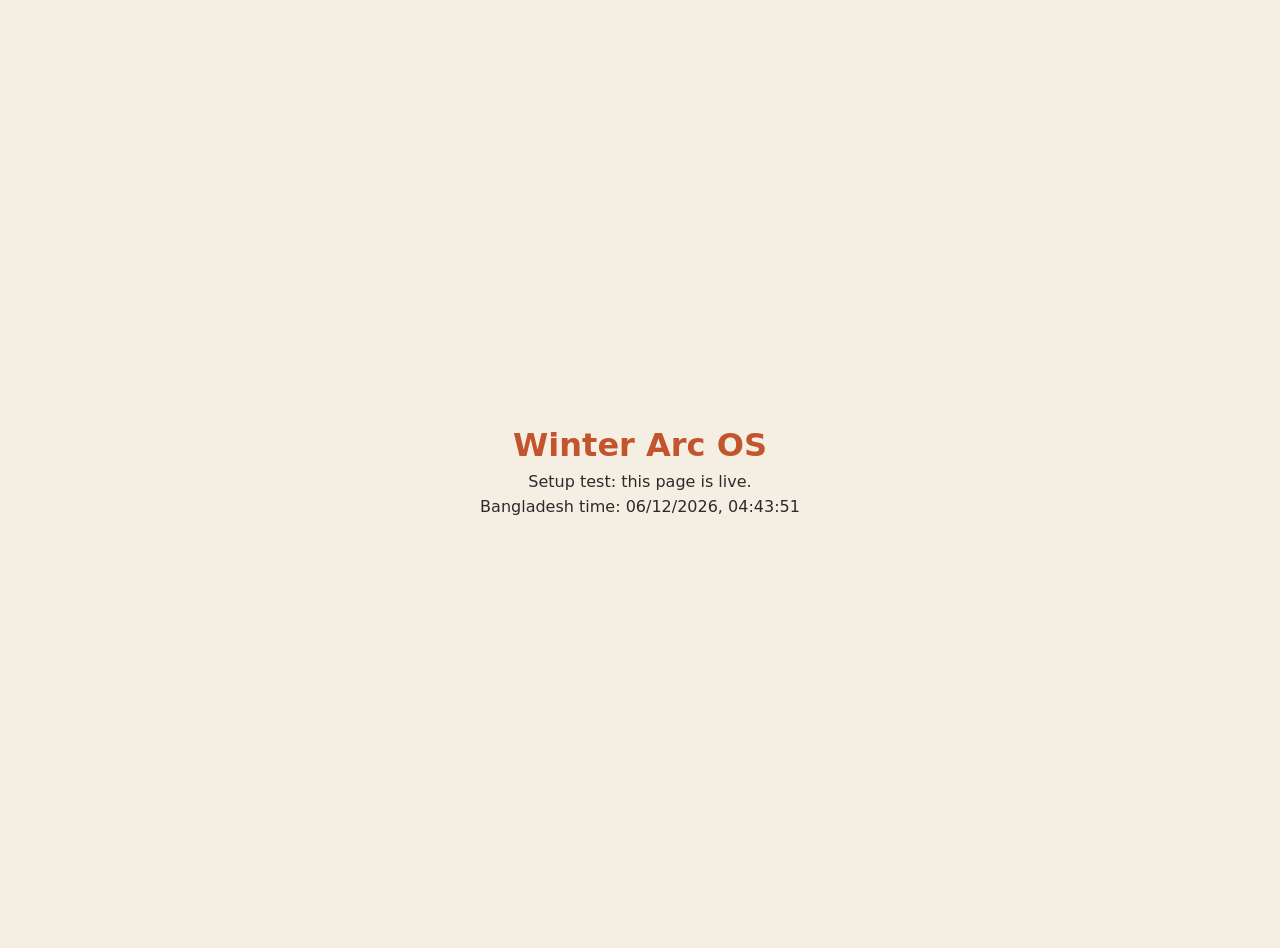
==== public/index.html @ 8ac09816 "Move homepage to public folder" ====
<!DOCTYPE html>
<html lang="en">
<head>
  <meta charset="UTF-8">
  <meta name="viewport" content="width=device-width, initial-scale=1">
  <title>Winter Arc OS</title>
  <style>
    body {
      margin: 0;
      min-height: 100vh;
      display: flex;
      align-items: center;
      justify-content: center;
      background: #f5efe3;
      color: #2b2b2b;
      font-family: system-ui, sans-serif;
      text-align: center;
      padding: 24px;
    }
    h1 { color: #c2552d; margin: 0 0 8px; }
    p { margin: 6px 0; }
  </style>
</head>
<body>
  <main>
    <h1>Winter Arc OS</h1>
    <p>Setup test: this page is live.</p>
    <p id="time">Loading time...</p>
  </main>
  <script>
    // Shows the current time in Bangladesh to prove JavaScript works.
    const el = document.getElementById("time");
    el.textContent = "Bangladesh time: " +
      new Date().toLocaleString("en-GB", { timeZone: "Asia/Dhaka" });
  </script>
</body>
</html>
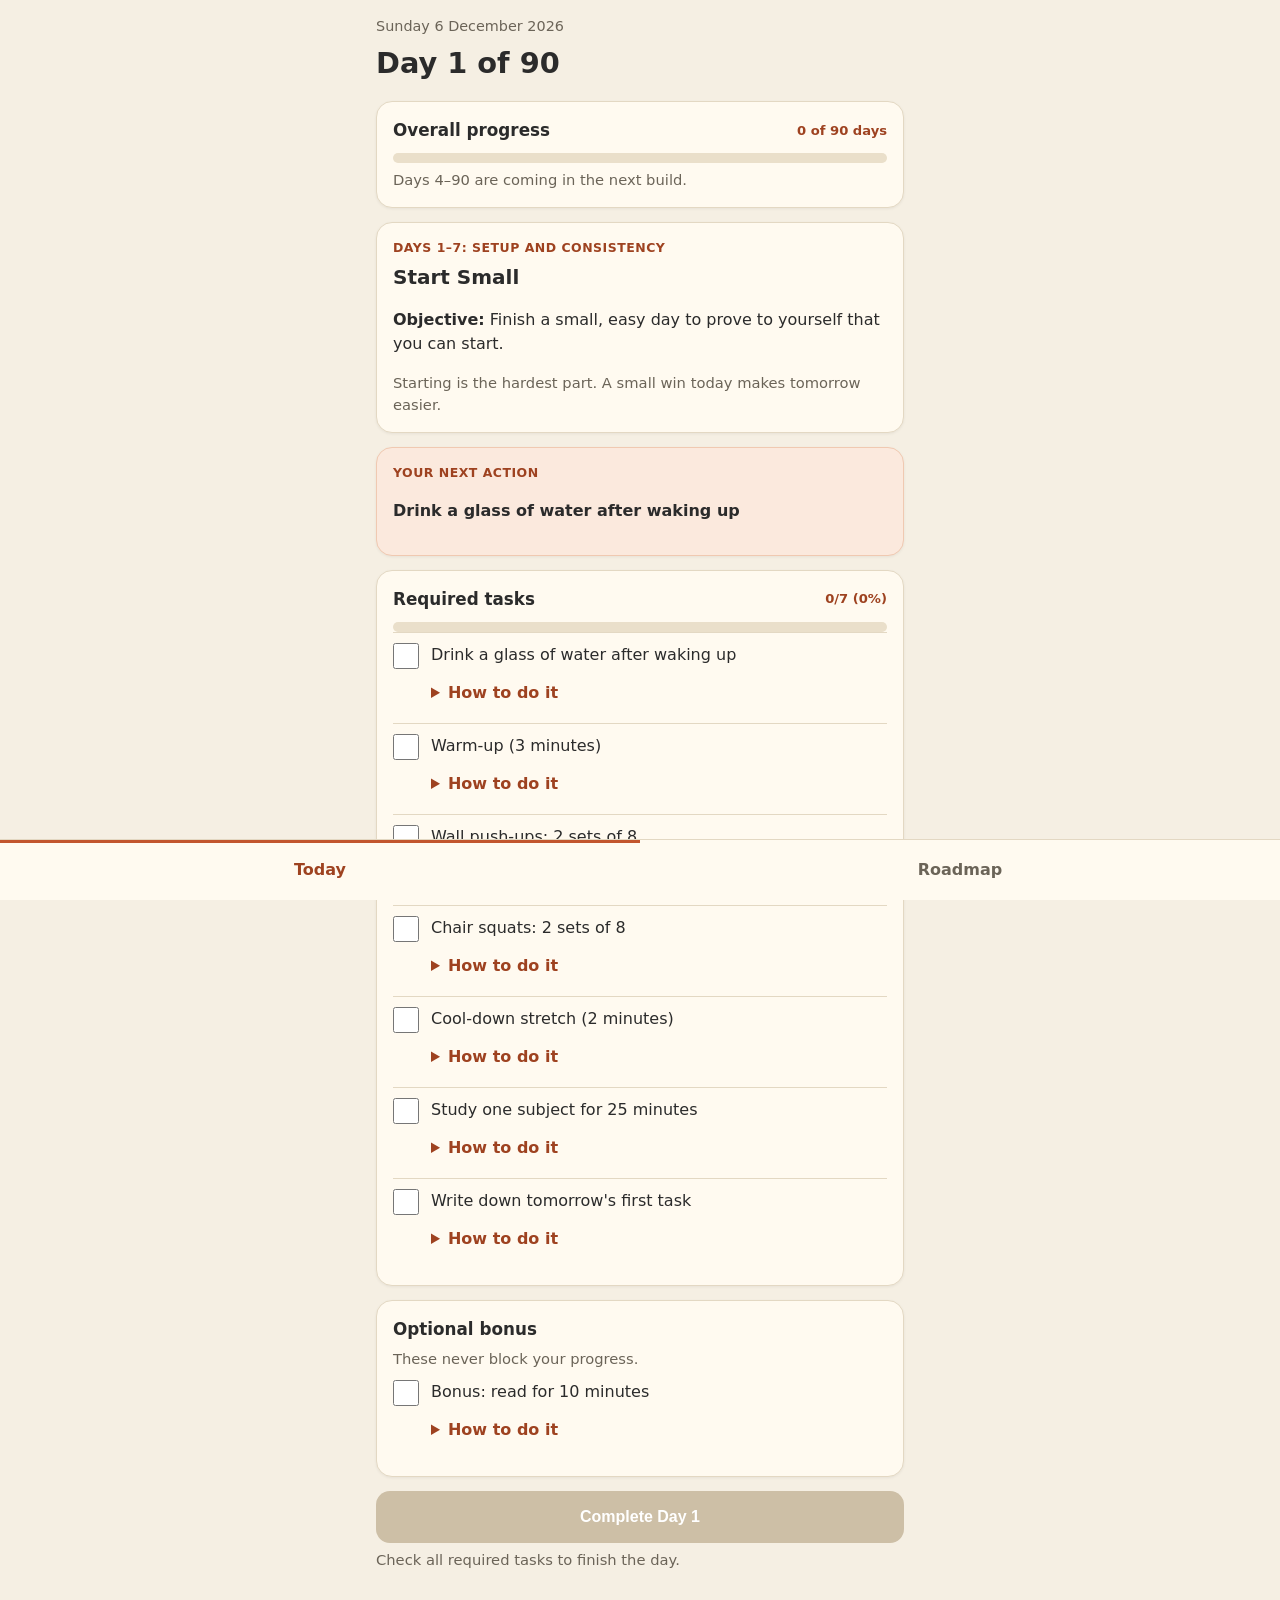
==== commit 212dbc3d: "Update index.html" ====
--- a/public/index.html
+++ b/public/index.html
@@ -3,35 +3,18 @@
 <head>
   <meta charset="UTF-8">
   <meta name="viewport" content="width=device-width, initial-scale=1">
+  <meta name="theme-color" content="#f5efe3">
   <title>Winter Arc OS</title>
-  <style>
-    body {
-      margin: 0;
-      min-height: 100vh;
-      display: flex;
-      align-items: center;
-      justify-content: center;
-      background: #f5efe3;
-      color: #2b2b2b;
-      font-family: system-ui, sans-serif;
-      text-align: center;
-      padding: 24px;
-    }
-    h1 { color: #c2552d; margin: 0 0 8px; }
-    p { margin: 6px 0; }
-  </style>
+  <link rel="stylesheet" href="style.css">
 </head>
 <body>
-  <main>
-    <h1>Winter Arc OS</h1>
-    <p>Setup test: this page is live.</p>
-    <p id="time">Loading time...</p>
-  </main>
-  <script>
-    // Shows the current time in Bangladesh to prove JavaScript works.
-    const el = document.getElementById("time");
-    el.textContent = "Bangladesh time: " +
-      new Date().toLocaleString("en-GB", { timeZone: "Asia/Dhaka" });
-  </script>
+  <div id="app"><noscript>Winter Arc OS needs JavaScript turned on.</noscript></div>
+  <nav class="tabs" aria-label="Main">
+    <button data-tab="today">Today</button>
+    <button data-tab="roadmap">Roadmap</button>
+  </nav>
+  <div id="toast" role="status" aria-live="polite"></div>
+  <script src="data.js"></script>
+  <script src="app.js"></script>
 </body>
 </html>
--- a/public/style.css
+++ b/public/style.css
@@ -0,0 +1,37 @@
+:root{--bg:#f5efe3;--card:#fffaf0;--ink:#2b2b2b;--muted:#6b6458;--accent:#c2552d;--accent-dark:#9e4220;--line:#e3d8c3}
+*{box-sizing:border-box}
+html{-webkit-text-size-adjust:100%}
+body{margin:0;background:var(--bg);color:var(--ink);font-family:system-ui,-apple-system,"Segoe UI",Roboto,sans-serif;line-height:1.5;padding-bottom:90px}
+#app{max-width:560px;margin:0 auto;padding:16px}
+.date{margin:0;color:var(--muted);font-size:.9rem}
+h1{margin:4px 0 16px;font-size:1.8rem}
+h2{margin:4px 0 8px;font-size:1.25rem}
+h3{margin:0;font-size:1.05rem}
+.card{background:var(--card);border:1px solid var(--line);border-radius:16px;padding:16px;margin-bottom:14px;box-shadow:0 1px 3px rgba(0,0,0,.06)}
+.card.next{background:#fbe9dd;border-color:#f0c9b1}
+.phase{margin:0;color:var(--accent-dark);font-size:.78rem;font-weight:700;text-transform:uppercase;letter-spacing:.04em}
+.muted{color:var(--muted);font-size:.92rem;margin:6px 0 0}
+.row{display:flex;justify-content:space-between;align-items:center;gap:8px;margin-bottom:10px}
+.bar{height:10px;background:#eadfca;border-radius:999px;overflow:hidden}
+.bar>span{display:block;height:100%;background:var(--accent);border-radius:999px;transition:width .3s}
+.task{border-top:1px solid var(--line)}
+.task:first-of-type{border-top:0}
+.task label{display:flex;gap:12px;align-items:flex-start;min-height:48px;padding:10px 0;cursor:pointer}
+.task input{width:26px;height:26px;margin:0;flex:none;accent-color:var(--accent)}
+.task input:checked+span{color:var(--muted);text-decoration:line-through}
+details{margin:0 0 10px 38px}
+summary{cursor:pointer;color:var(--accent-dark);font-weight:600;min-height:32px}
+details p{white-space:pre-line;margin:6px 0 0;font-size:.93rem}
+.btn{display:block;width:100%;min-height:52px;border:0;border-radius:14px;background:var(--accent);color:#fff;font-size:1rem;font-weight:700;padding:12px;margin-top:8px;cursor:pointer}
+.btn:disabled{background:#cdbfa6;cursor:not-allowed}
+.btn.secondary{background:transparent;color:var(--accent-dark);border:2px solid var(--accent)}
+.day-item{display:flex;justify-content:space-between;align-items:center;gap:8px;width:100%;min-height:60px;text-align:left;font:inherit;color:inherit;background:var(--card);border:1px solid var(--line);border-radius:14px;padding:12px 16px;margin-bottom:10px;cursor:pointer}
+.day-item.locked{opacity:.6}
+.tag{font-size:.82rem;font-weight:700;color:var(--accent-dark)}
+.tabs{position:fixed;left:0;right:0;bottom:0;display:flex;background:var(--card);border-top:1px solid var(--line);padding-bottom:env(safe-area-inset-bottom)}
+.tabs button{flex:1;min-height:60px;border:0;background:none;font:inherit;font-weight:600;color:var(--muted);cursor:pointer}
+.tabs button[aria-current="page"]{color:var(--accent-dark);box-shadow:inset 0 3px 0 var(--accent)}
+#toast{position:fixed;left:16px;right:16px;bottom:84px;max-width:520px;margin:0 auto;background:var(--ink);color:#fff;padding:12px 16px;border-radius:12px;opacity:0;pointer-events:none;transition:opacity .2s}
+#toast.show{opacity:1}
+:focus-visible{outline:3px solid var(--accent);outline-offset:2px}
+@media (prefers-reduced-motion:reduce){*{transition:none!important}}
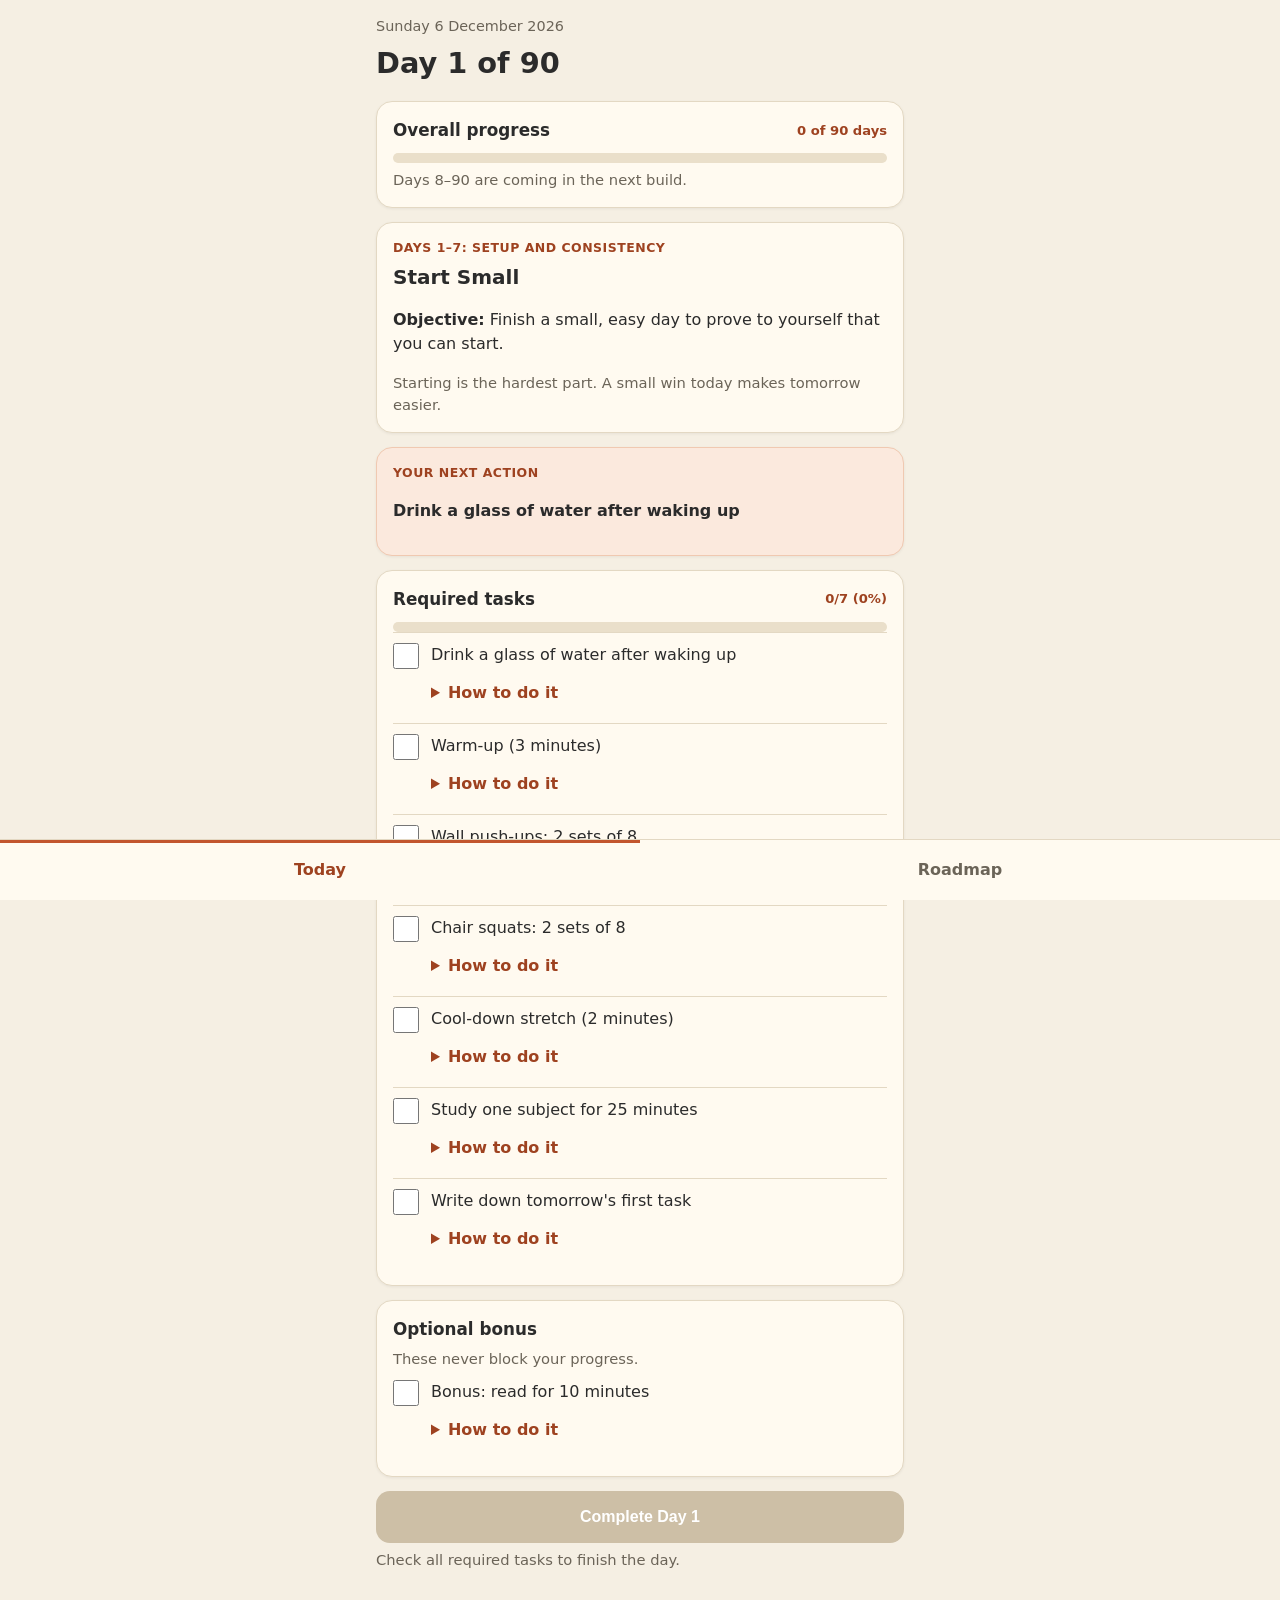
==== commit bc719a6f: "Reorder script tags in index.html" ====
--- a/public/index.html
+++ b/public/index.html
@@ -14,7 +14,10 @@
     <button data-tab="roadmap">Roadmap</button>
   </nav>
   <div id="toast" role="status" aria-live="polite"></div>
+  <!-- Order matters: data first, then helpers, then more days, then the app. -->
   <script src="data.js"></script>
+  <script src="exercises.js"></script>
+  <script src="days-4-7.js"></script>
   <script src="app.js"></script>
 </body>
 </html>
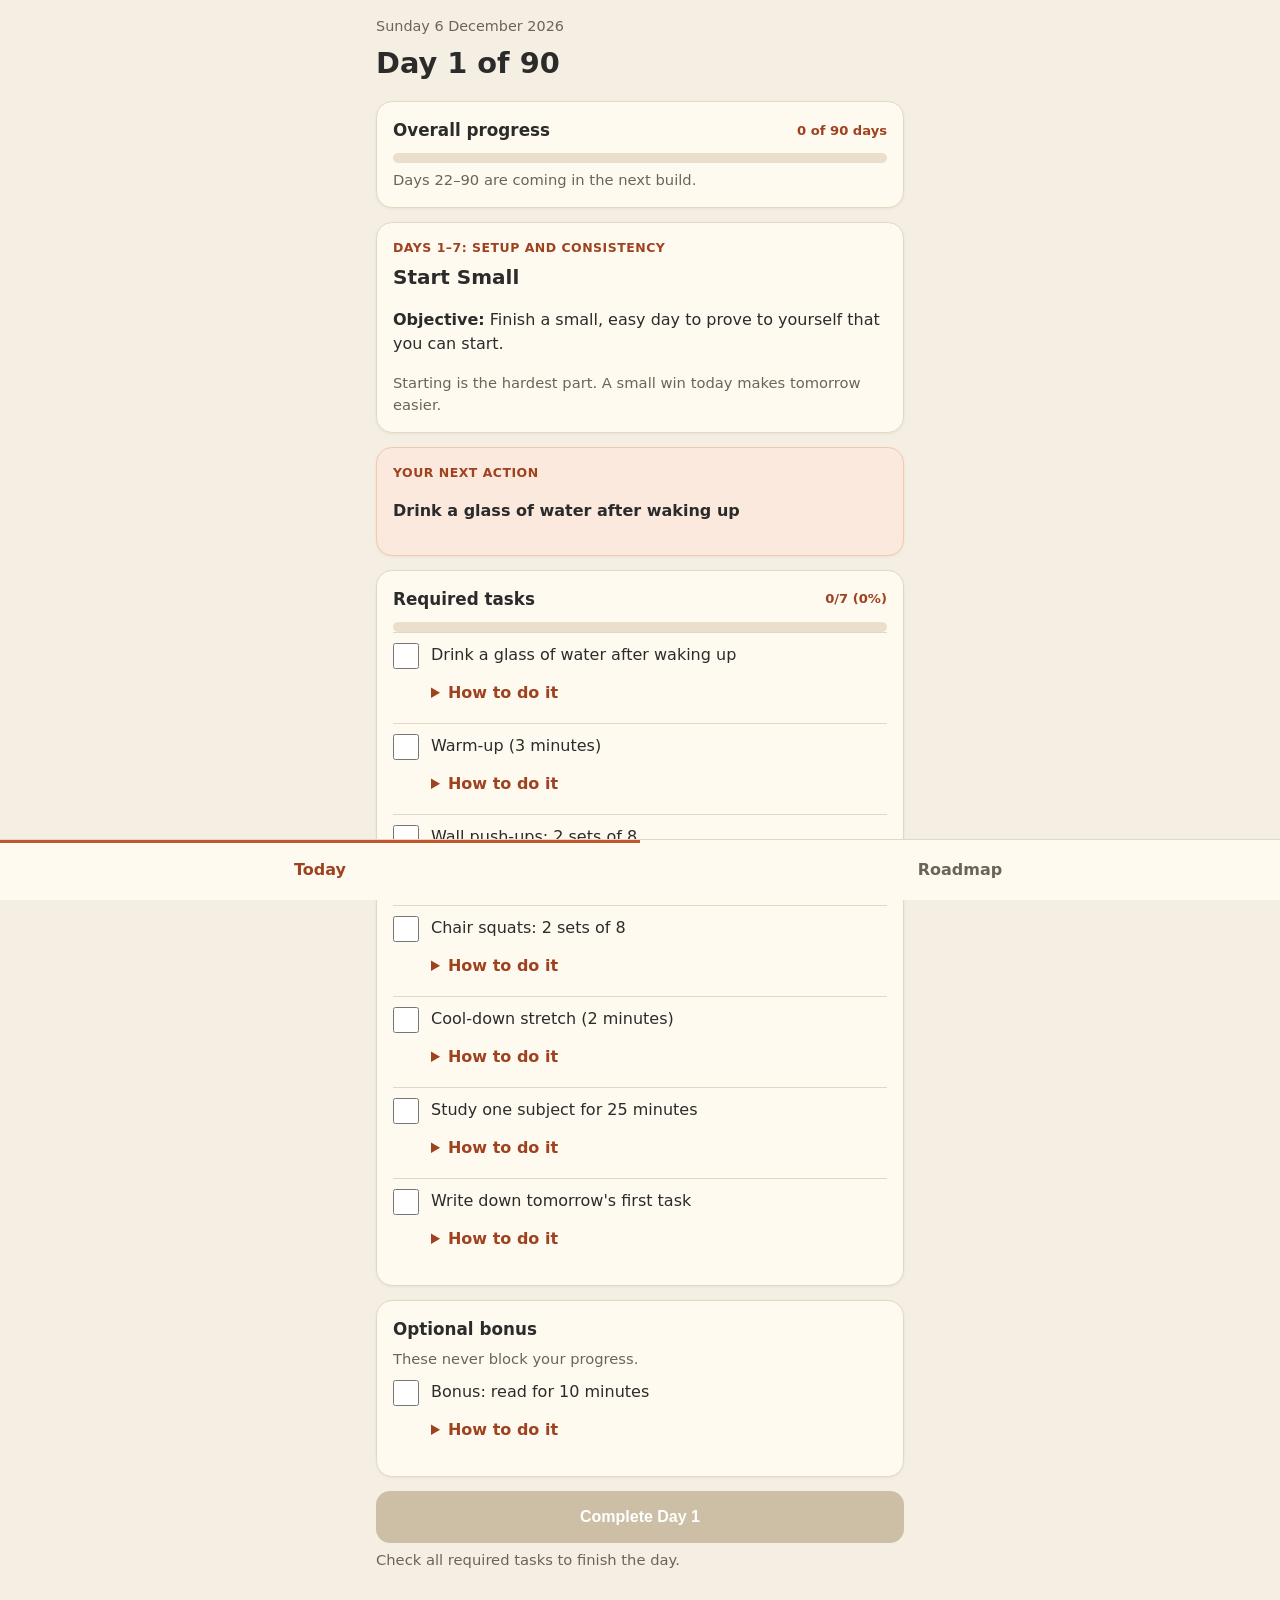
==== commit e7165741: "Add new script files for exercises and days" ====
--- a/public/index.html
+++ b/public/index.html
@@ -17,7 +17,9 @@
   <!-- Order matters: data first, then helpers, then more days, then the app. -->
   <script src="data.js"></script>
   <script src="exercises.js"></script>
+  <script src="exercises-2.js"></script>
   <script src="days-4-7.js"></script>
+  <script src="days-8-21.js"></script>
   <script src="app.js"></script>
 </body>
 </html>
